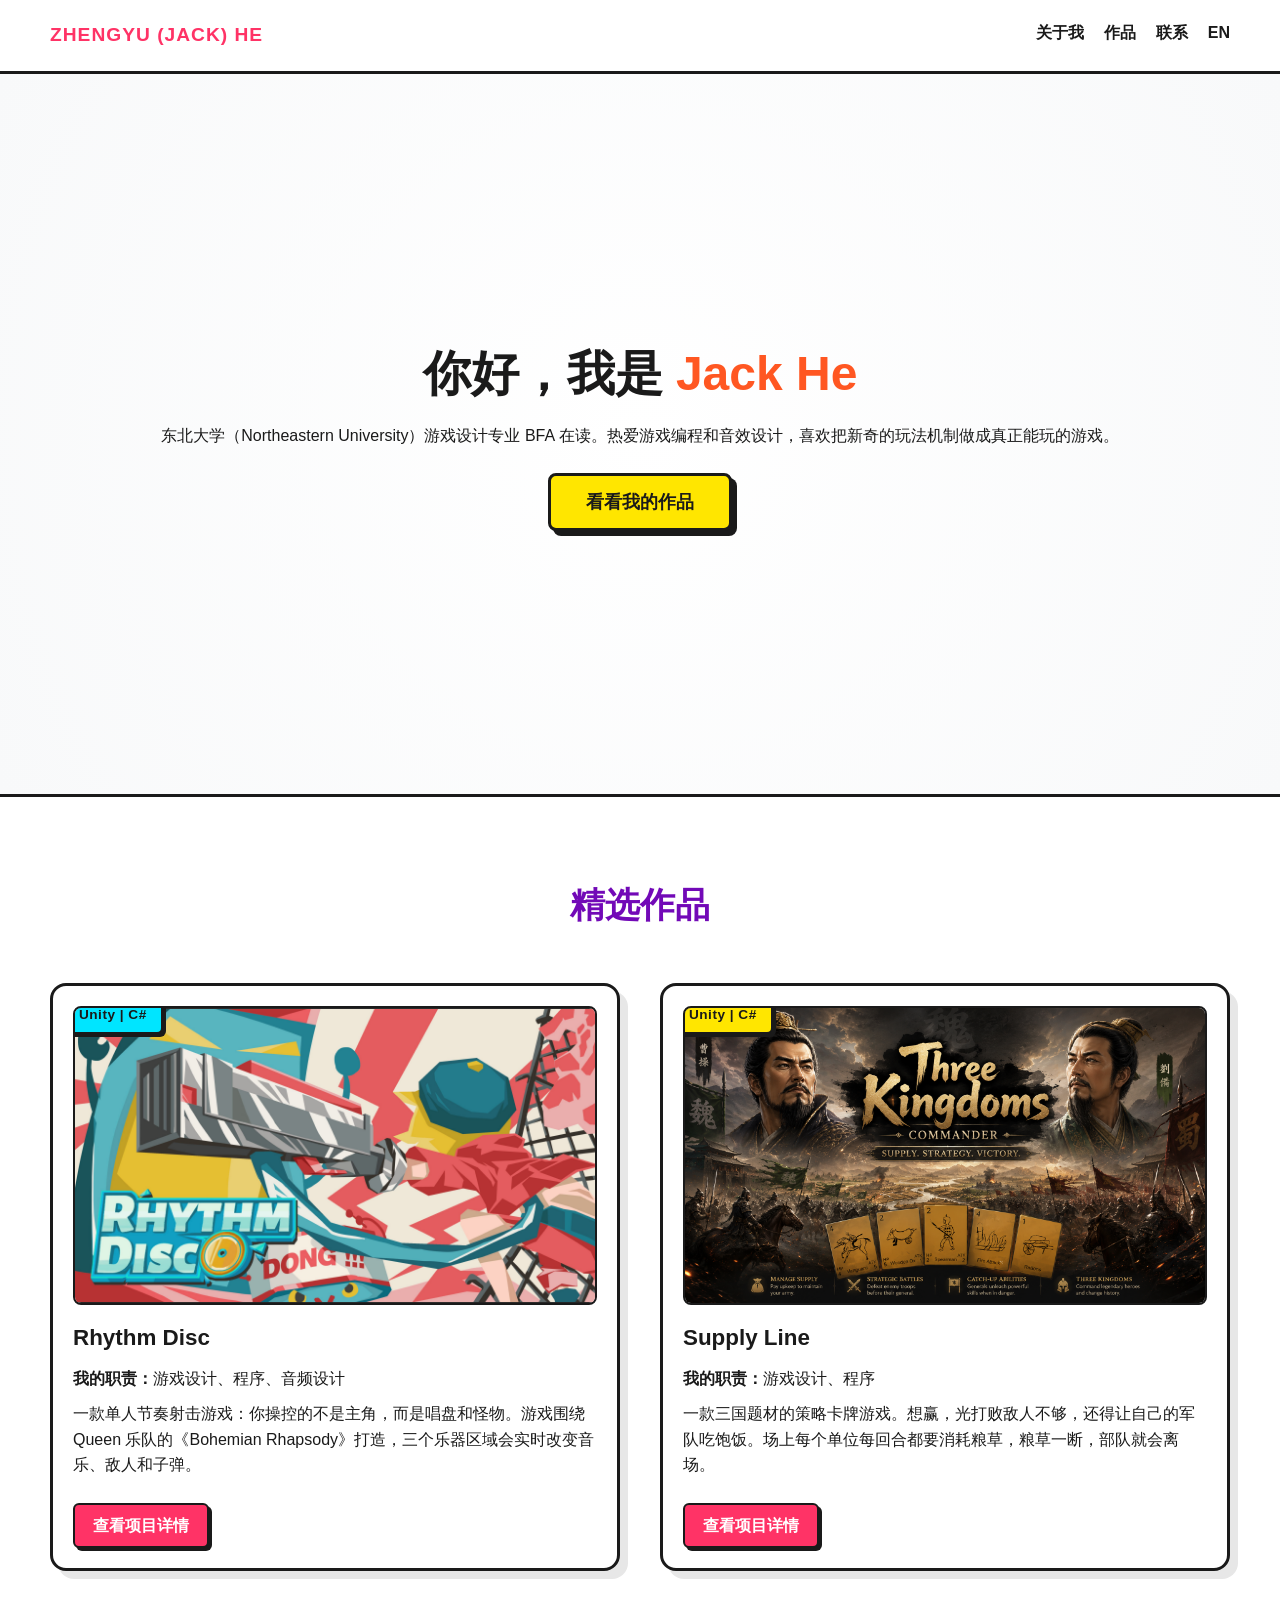
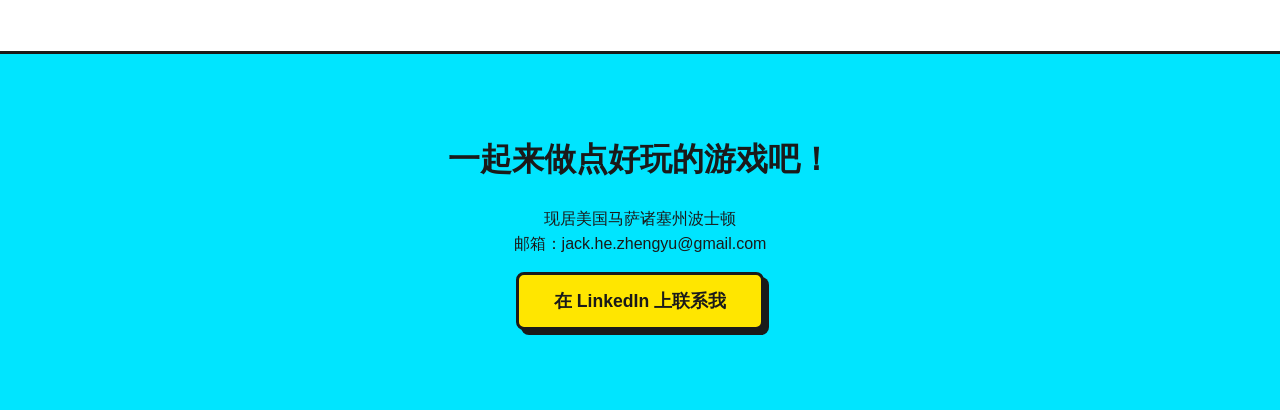
==== index-zh.html @ f2711485 "添加中文版作品集页面 - 新增 index-zh.html、rhythm-disc-zh.html、supply-line-zh.html - 每个页面导航栏加上中文 / EN 切换 - 中文页面补充" ====
<!DOCTYPE html>
<html lang="zh-CN">
<head>
    <meta charset="UTF-8">
    <meta name="viewport" content="width=device-width, initial-scale=1.0">
    <title>Jack He | 游戏设计作品集</title>
    <link rel="stylesheet" href="style.css">
</head>
<body>

    <nav>
        <div class="logo">Zhengyu (Jack) He</div>
        <ul class="nav-links">
            <li><a href="#about">关于我</a></li>
            <li><a href="#projects">作品</a></li>
            <li><a href="#contact">联系</a></li>
            <li><a href="index.html" lang="en">EN</a></li>
        </ul>
    </nav>

    <header id="hero">
        <h1 id="about">你好，我是 <span class="highlight">Jack He</span></h1>
        <p>东北大学（Northeastern University）游戏设计专业 BFA 在读。热爱游戏编程和音效设计，喜欢把新奇的玩法机制做成真正能玩的游戏。</p>
        <a href="#projects" class="btn">看看我的作品</a>
    </header>

    <section id="projects">
        <h2>精选作品</h2>
        <div class="project-grid">

            <div class="project-card">
                <div class="project-image">
                    <span class="tech-tag" style="background-color: #00E5FF;">Unity | C#</span>
                    <img src="rhythm.jpg" class="game-cover" alt="Rhythm Disc 游戏画面">
                </div>
                <h3>Rhythm Disc</h3>
                <p><strong>我的职责：</strong>游戏设计、程序、音频设计</p>
                <p>一款单人节奏射击游戏：你操控的不是主角，而是唱盘和怪物。游戏围绕 Queen 乐队的《Bohemian Rhapsody》打造，三个乐器区域会实时改变音乐、敌人和子弹。</p>
                <a href="rhythm-disc-zh.html" class="btn-small">查看项目详情</a>
            </div>

            <div class="project-card">
                <div class="project-image">
                    <span class="tech-tag" style="background-color: #FFE600;">Unity | C#</span>
                    <img src="supplyline.jpg" class="game-cover" alt="Supply Line 游戏画面">
                </div>
                <h3>Supply Line</h3>
                <p><strong>我的职责：</strong>游戏设计、程序</p>
                <p>一款三国题材的策略卡牌游戏。想赢，光打败敌人不够，还得让自己的军队吃饱饭。场上每个单位每回合都要消耗粮草，粮草一断，部队就会离场。</p>
                <a href="supply-line-zh.html" class="btn-small">查看项目详情</a>
            </div>

        </div>
    </section>

    <section id="contact">
        <h2>一起来做点好玩的游戏吧！</h2>
        <p>现居美国马萨诸塞州波士顿</p>
        <p>邮箱：jack.he.zhengyu@gmail.com</p>
        <a href="https://www.linkedin.com/in/zhengyu-he-884ba3347" target="_blank" class="btn" style="margin-top: 15px;">在 LinkedIn 上联系我</a>
    </section>

    <script src="script.js"></script>
</body>
</html>
---- style.css ----
/* 全局设置 */
* {
    margin: 0;
    padding: 0;
    box-sizing: border-box;
    font-family: 'Segoe UI', Tahoma, Geneva, Verdana, sans-serif;
}

/* 中文页面：英文仍用 Segoe UI，中文字落到系统中文字体 */
html[lang="zh-CN"] * {
    font-family: 'Segoe UI', 'PingFang SC', 'Microsoft YaHei', 'Noto Sans SC', sans-serif;
}

body {
    background-color: #f8f9fa; /* 干净的浅灰白背景，不刺眼 */
    color: #1a1a1a; /* 极深的灰色作为正文，保证高对比度 */
    line-height: 1.6;
}

/* 导航栏 */
nav {
    display: flex;
    justify-content: space-between;
    padding: 20px 50px;
    background-color: #ffffff;
    border-bottom: 3px solid #1a1a1a; /* 加粗的边框，带有美漫/游戏UI感 */
    position: sticky;
    top: 0;
    z-index: 100;
}

.logo {
    font-weight: 900;
    font-size: 1.2rem;
    color: #FF3366; /* 高饱和度玫红色 */
    text-transform: uppercase;
    letter-spacing: 1px;
}

.nav-links {
    list-style: none;
    display: flex;
    gap: 20px;
}

.nav-links a {
    color: #1a1a1a;
    text-decoration: none;
    font-weight: 800;
    transition: color 0.2s;
}

.nav-links a:hover {
    color: #00E5FF; /* 鼠标悬浮变成高饱和度荧光青 */
}

/* 首页第一屏 */
#hero {
    height: 80vh;
    display: flex;
    flex-direction: column;
    justify-content: center;
    align-items: center;
    text-align: center;
    padding: 0 20px;
    background: radial-gradient(circle, #ffffff 0%, #f8f9fa 100%);
}

#hero h1 {
    font-size: 3rem;
    margin-bottom: 10px;
}

.highlight {
    color: #FF5722; /* 高饱和度亮橙色 */
}

/* 按钮样式 - 带有复古游戏按键的按压感 */
.btn {
    display: inline-block;
    margin-top: 25px;
    padding: 12px 35px;
    background-color: #FFE600; /* 高饱和度明黄 */
    color: #1a1a1a;
    text-decoration: none;
    font-weight: 900;
    font-size: 1.1rem;
    border: 3px solid #1a1a1a;
    border-radius: 8px;
    box-shadow: 5px 5px 0px #1a1a1a; /* 游戏感硬阴影 */
    transition: all 0.1s ease-in-out;
}

.btn:hover {
    transform: translate(3px, 3px); /* 鼠标放上去模拟按压效果 */
    box-shadow: 2px 2px 0px #1a1a1a;
}

/* 项目区 */
#projects {
    padding: 80px 50px;
    background-color: #ffffff;
    border-top: 3px solid #1a1a1a;
}

#projects h2 {
    text-align: center;
    margin-bottom: 50px;
    font-size: 2.2rem;
    color: #7209B7; /* 高饱和度紫色 */
}

.project-grid {
    display: grid;
    grid-template-columns: repeat(auto-fit, minmax(300px, 1fr));
    gap: 40px;
}

/* 卡片样式 */
.project-card {
    background-color: #ffffff;
    padding: 20px;
    border: 3px solid #1a1a1a;
    border-radius: 16px;
    box-shadow: 8px 8px 0px rgba(26, 26, 26, 0.1);
    transition: transform 0.2s, box-shadow 0.2s;
}

.project-card:hover {
    transform: translateY(-8px);
    box-shadow: 10px 10px 0px #00E5FF; /* 悬浮时出现高明度的青色阴影 */
}

.project-image {
    position: relative; 
    border: 2px solid #1a1a1a;
    border-radius: 8px;
    margin-bottom: 15px;
    background-color: #e9ecef !important; 
    display: flex;
    align-items: center;
    justify-content: center;
    overflow: hidden; /* 👉 新加这一行！终极防爆框保险 */
}

.project-card h3 {
    margin-bottom: 10px;
    font-size: 1.4rem;
}

.project-card p {
    margin-bottom: 10px;
}

/* 小按钮 */
.btn-small {
    display: inline-block;
    margin-top: 15px;
    padding: 8px 18px;
    background-color: #FF3366; /* 玫红底色 */
    color: #ffffff;
    font-weight: bold;
    border: 2px solid #1a1a1a;
    text-decoration: none;
    border-radius: 6px;
    box-shadow: 3px 3px 0px #1a1a1a;
    transition: all 0.1s;
}

.btn-small:hover {
    transform: translate(2px, 2px);
    box-shadow: 1px 1px 0px #1a1a1a;
}

/* 联系区 */
#contact {
    padding: 80px 50px;
    text-align: center;
    background-color: #00E5FF; /* 用大面积青色收尾，冲击力极强 */
    border-top: 3px solid #1a1a1a;
}

#contact h2 {
    margin-bottom: 20px;
    font-size: 2rem;
}

/* 技术标签样式 */
.tech-tag {
    position: absolute;
    top: -12px; /* 负数可以让标签突破图片框，有一种贴纸的随性感觉 */
    left: -12px;
    color: #1a1a1a;
    font-weight: 900;
    font-size: 0.85rem;
    padding: 6px 14px;
    border: 2px solid #1a1a1a;
    border-radius: 6px;
    box-shadow: 3px 3px 0px #1a1a1a;
    z-index: 10;
    letter-spacing: 0.5px;
}

.game-cover {
    width: 100%; /* 宽度撑满 */
    height: auto; /* 高度自动！完全按照图片的真实等比例缩小 */
    border-radius: 4px;
    display: block; 
}

/* 详情页的中间白板容器 */
.detail-container {
    max-width: 800px;
    margin: 0 auto; /* 居中 */
    background-color: #ffffff;
    padding: 50px;
    border: 3px solid #1a1a1a;
    border-radius: 16px;
    box-shadow: 10px 10px 0px rgba(26, 26, 26, 0.1);
}

.detail-container p {
    font-size: 1.1rem;
    margin-bottom: 15px;
}

.detail-container h3 {
    margin-top: 30px;
    margin-bottom: 10px;
}

/* 详情页视频样式 */
.detail-video {
    width: 100%; /* 视频宽度完美撑满白板 */
    border: 3px solid #1a1a1a;
    border-radius: 8px;
    box-shadow: 5px 5px 0px #1a1a1a;
    margin-bottom: 20px;
    background-color: #000; /* 视频没加载出来前显示黑色 */
}
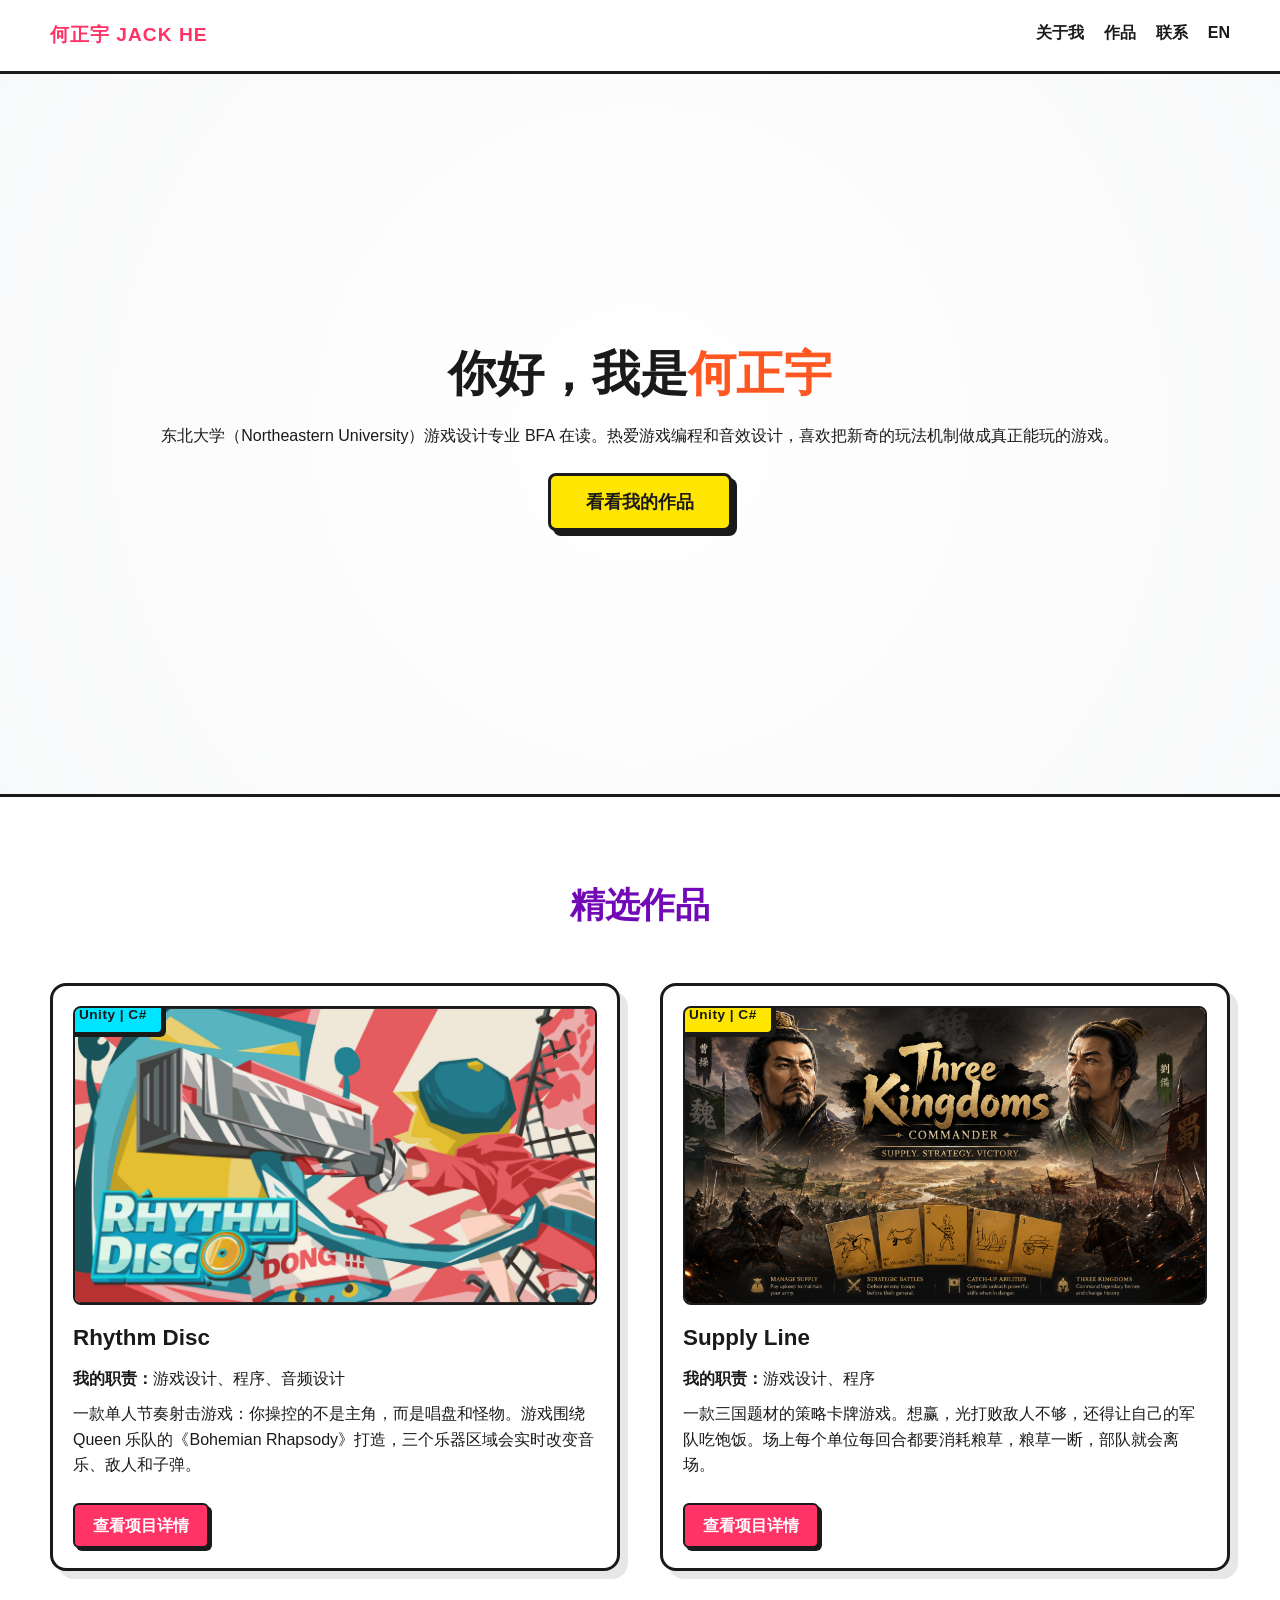
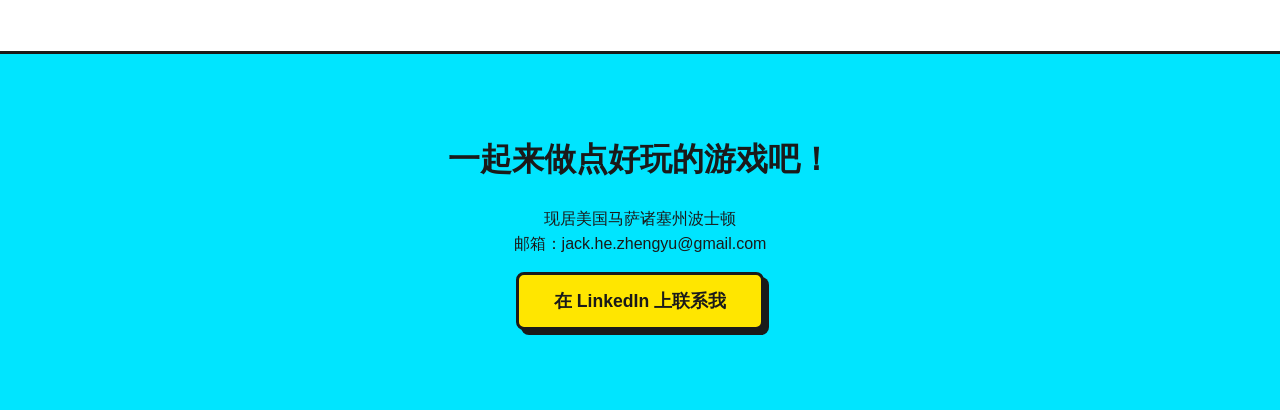
==== commit e751821d: "中文页面署名改为何正宇 Co-Authored-By: Claude Opus 5.5 <noreply@anthropic.com>" ====
--- a/index-zh.html
+++ b/index-zh.html
@@ -3,13 +3,13 @@
 <head>
     <meta charset="UTF-8">
     <meta name="viewport" content="width=device-width, initial-scale=1.0">
-    <title>Jack He | 游戏设计作品集</title>
+    <title>何正宇 | 游戏设计作品集</title>
     <link rel="stylesheet" href="style.css">
 </head>
 <body>
 
     <nav>
-        <div class="logo">Zhengyu (Jack) He</div>
+        <div class="logo">何正宇 Jack He</div>
         <ul class="nav-links">
             <li><a href="#about">关于我</a></li>
             <li><a href="#projects">作品</a></li>
@@ -19,7 +19,7 @@
     </nav>
 
     <header id="hero">
-        <h1 id="about">你好，我是 <span class="highlight">Jack He</span></h1>
+        <h1 id="about">你好，我是<span class="highlight">何正宇</span></h1>
         <p>东北大学（Northeastern University）游戏设计专业 BFA 在读。热爱游戏编程和音效设计，喜欢把新奇的玩法机制做成真正能玩的游戏。</p>
         <a href="#projects" class="btn">看看我的作品</a>
     </header>
